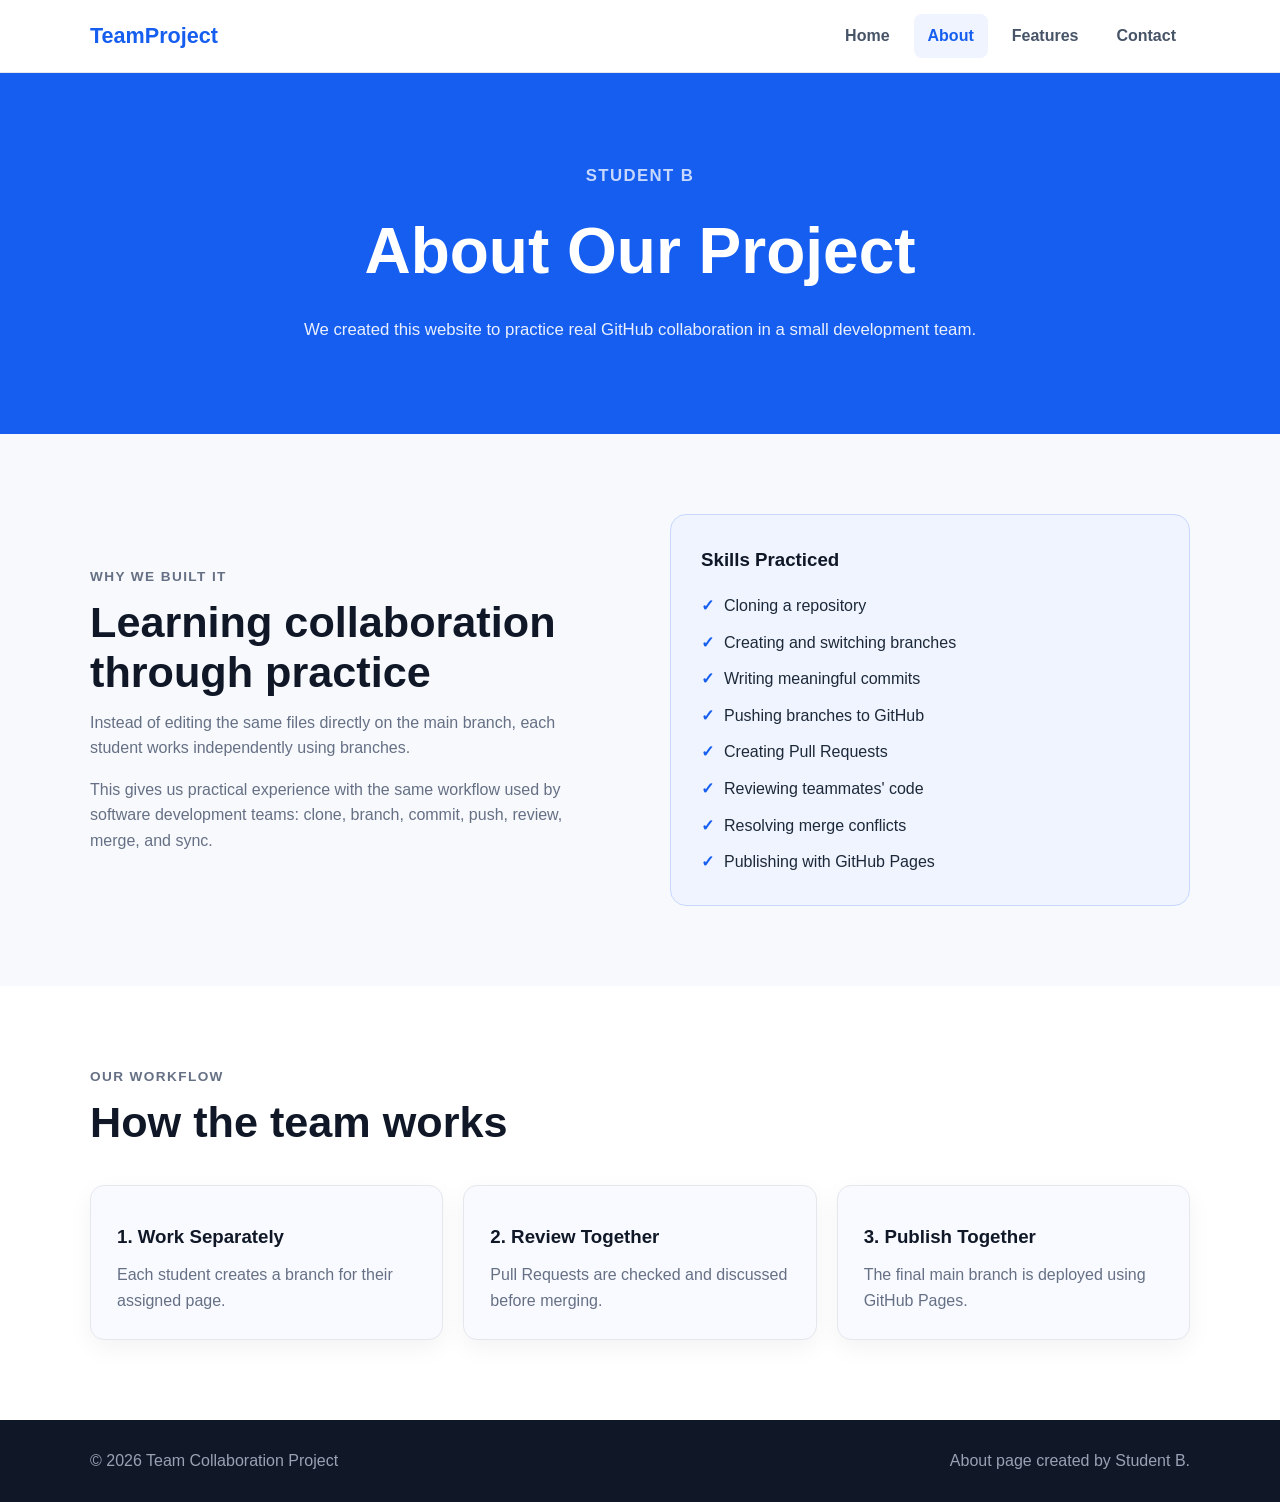
==== about.html @ 337f3252 "Add About page" ====
<!DOCTYPE html>
<html lang="en">
<head>
  <meta charset="UTF-8">
  <meta name="viewport" content="width=device-width, initial-scale=1.0">
  <title>Team Collaboration Project | About</title>
  <link rel="stylesheet" href="style.css">
</head>
<body>

  <header class="site-header">
    <div class="container nav-wrapper">
      <a class="logo" href="index.html">TeamProject</a>

      <nav>
        <ul class="nav-links">
          <li><a href="index.html">Home</a></li>
          <li><a class="active" href="about.html">About</a></li>
          <li><a href="features.html">Features</a></li>
          <li><a href="contact.html">Contact</a></li>
        </ul>
      </nav>
    </div>
  </header>

  <main>
    <section class="page-hero">
      <div class="container">
        <p class="eyebrow">Student B</p>
        <h1>About Our Project</h1>
        <p>
          We created this website to practice real GitHub collaboration in a
          small development team.
        </p>
      </div>
    </section>

    <section class="section">
      <div class="container split">
        <div>
          <p class="eyebrow">Why We Built It</p>
          <h2>Learning collaboration through practice</h2>
          <p>
            Instead of editing the same files directly on the main branch,
            each student works independently using branches.
          </p>
          <p>
            This gives us practical experience with the same workflow used by
            software development teams: clone, branch, commit, push, review,
            merge, and sync.
          </p>
        </div>

        <div class="info-box">
          <h3>Skills Practiced</h3>
          <ul class="check-list">
            <li>Cloning a repository</li>
            <li>Creating and switching branches</li>
            <li>Writing meaningful commits</li>
            <li>Pushing branches to GitHub</li>
            <li>Creating Pull Requests</li>
            <li>Reviewing teammates' code</li>
            <li>Resolving merge conflicts</li>
            <li>Publishing with GitHub Pages</li>
          </ul>
        </div>
      </div>
    </section>

    <section class="section section-alt">
      <div class="container">
        <div class="section-heading">
          <p class="eyebrow">Our Workflow</p>
          <h2>How the team works</h2>
        </div>

        <div class="card-grid three-columns">
          <article class="card">
            <h3>1. Work Separately</h3>
            <p>Each student creates a branch for their assigned page.</p>
          </article>

          <article class="card">
            <h3>2. Review Together</h3>
            <p>Pull Requests are checked and discussed before merging.</p>
          </article>

          <article class="card">
            <h3>3. Publish Together</h3>
            <p>The final main branch is deployed using GitHub Pages.</p>
          </article>
        </div>
      </div>
    </section>
  </main>

  <footer>
    <div class="container footer-content">
      <p>&copy; 2026 Team Collaboration Project</p>
      <p>About page created by Student B.</p>
    </div>
  </footer>

</body>
</html>
---- style.css ----
/* ==========================================
   GLOBAL
========================================== */

* {
  box-sizing: border-box;
  margin: 0;
  padding: 0;
}


html {
  scroll-behavior: smooth;
}


body {
  font-family: Arial, Helvetica, sans-serif;

  line-height: 1.6;

  background: #f7f9fc;

  color: #1d2939;
}


a {
  color: inherit;

  text-decoration: none;
}


ul {
  list-style: none;
}


.container {
  width: min(1100px, 90%);

  margin: 0 auto;
}



/* ==========================================
   HEADER
========================================== */

.site-header {
  background: #ffffff;

  border-bottom: 1px solid #e4e7ec;

  position: sticky;

  top: 0;

  z-index: 100;
}


.nav-wrapper {
  min-height: 72px;

  display: flex;

  align-items: center;

  justify-content: space-between;

  gap: 30px;
}


.logo {
  color: #155eef;

  font-size: 1.35rem;

  font-weight: 800;
}



/* ==========================================
   NAVIGATION
========================================== */

.nav-links {
  display: flex;

  gap: 10px;

  align-items: center;
}


.nav-links a {
  display: block;

  padding: 9px 14px;

  border-radius: 8px;

  color: #475467;

  font-weight: 600;
}


.nav-links a:hover,
.nav-links a.active {

  background: #eff4ff;

  color: #155eef;
}



/* ==========================================
   HOME HERO
========================================== */

.hero {
  min-height: 560px;

  display: grid;

  place-items: center;

  text-align: center;

  background:
    linear-gradient(
      rgba(21, 94, 239, 0.90),
      rgba(0, 64, 221, 0.92)
    );

  color: white;
}


.hero-content {
  max-width: 820px;
}


.hero h1 {

  max-width: 800px;

  margin: 0 auto 20px;

  font-size: clamp(
    2.5rem,
    6vw,
    4.5rem
  );

  line-height: 1.05;
}


.hero p {

  max-width: 720px;

  margin: 0 auto;

  color: #eaf0ff;

  font-size: 1.08rem;
}



/* ==========================================
   EYEBROW TEXT
========================================== */

.eyebrow {

  margin-bottom: 10px;

  color: #155eef;

  font-size: 0.85rem;

  font-weight: 800;

  letter-spacing: 1.4px;

  text-transform: uppercase;
}


.hero .eyebrow,
.page-hero .eyebrow {

  color: #c7d7fe;
}



/* ==========================================
   HERO BUTTONS
========================================== */

.hero-buttons {

  margin-top: 30px;

  display: flex;

  justify-content: center;

  flex-wrap: wrap;

  gap: 12px;
}



/* ==========================================
   BUTTONS
========================================== */

.btn {

  display: inline-block;

  padding: 12px 20px;

  border: 0;

  border-radius: 10px;

  font: inherit;

  font-weight: 700;

  cursor: pointer;
}


.btn-primary {

  background: #155eef;

  color: white;
}


.hero .btn-primary {

  background: white;

  color: #155eef;
}


.btn-primary:hover {

  opacity: 0.9;
}


.btn-secondary {

  border:
    1px solid
    rgba(255, 255, 255, 0.5);

  background:
    rgba(255, 255, 255, 0.12);

  color: white;
}



/* ==========================================
   SECTIONS
========================================== */

.section {

  padding: 80px 0;
}


.section-alt {

  background: #ffffff;
}


.section-heading {

  max-width: 680px;

  margin-bottom: 38px;
}


.section-heading h2,
.split h2,
.contact-layout h2,
.info-box h2 {

  margin-bottom: 12px;

  color: #101828;

  font-size:
    clamp(
      1.9rem,
      4vw,
      2.7rem
    );

  line-height: 1.15;
}


.section-heading p,
.split p,
.contact-layout p {

  color: #667085;
}



/* ==========================================
   PAGE HERO
========================================== */

.page-hero {

  padding: 90px 0;

  background: #155eef;

  color: white;
}


.page-hero .container {

  max-width: 850px;

  margin-left: auto;

  margin-right: auto;

  text-align: center;
}


.page-hero h1 {

  margin-bottom: 15px;

  font-size:
    clamp(
      2.4rem,
      5vw,
      4rem
    );
}


.page-hero p {

  color: #eaf0ff;

  font-size: 1.05rem;
}



/* ==========================================
   CARDS
========================================== */

.card-grid {

  display: grid;

  grid-template-columns:
    repeat(4, 1fr);

  gap: 20px;
}


.three-columns {

  grid-template-columns:
    repeat(3, 1fr);
}


.card {

  padding: 26px;

  background: white;

  border:
    1px solid #e4e7ec;

  border-radius: 14px;

  box-shadow:
    0 8px 25px
    rgba(16, 24, 40, 0.05);
}


.section-alt .card {

  background: #f8faff;
}


.card h3 {

  margin: 10px 0;

  color: #101828;
}


.card p {

  color: #667085;
}


.card-number {

  color: #155eef;

  font-size: 0.85rem;

  font-weight: 800;
}


.feature-icon {

  font-size: 1.8rem;
}



/* ==========================================
   SPLIT / TWO COLUMN SECTION
========================================== */

.split,
.contact-layout {

  display: grid;

  grid-template-columns:
    1fr 1fr;

  gap: 60px;

  align-items: center;
}


.split p + p {

  margin-top: 16px;
}



/* ==========================================
   INFORMATION BOX
========================================== */

.info-box {

  padding: 30px;

  background: #eff4ff;

  border:
    1px solid #c7d7fe;

  border-radius: 16px;
}


.info-box h3 {

  margin-bottom: 18px;

  color: #101828;
}



/* ==========================================
   CHECK LIST
========================================== */

.check-list {

  display: grid;

  gap: 11px;
}


.check-list li::before {

  content: "✓";

  margin-right: 10px;

  color: #155eef;

  font-weight: bold;
}



/* ==========================================
   TEAM ROLE LIST
========================================== */

.role-list {

  display: grid;

  gap: 12px;
}


.role-item {

  padding: 18px 20px;

  display: flex;

  justify-content: space-between;

  gap: 20px;

  background: #f8faff;

  border:
    1px solid #e4e7ec;

  border-radius: 10px;
}


.role-item span {

  color: #667085;
}



/* ==========================================
   CONTACT PAGE
========================================== */

.contact-layout {

  align-items: start;
}


.contact-details {

  margin-top: 28px;

  display: grid;

  gap: 15px;
}


.contact-details div {

  padding: 16px;

  background: white;

  border:
    1px solid #e4e7ec;

  border-radius: 10px;
}


.contact-details strong,
.contact-details span {

  display: block;
}


.contact-details span {

  margin-top: 4px;

  color: #667085;
}



/* ==========================================
   CONTACT FORM
========================================== */

.contact-form {

  padding: 30px;

  background: white;

  border:
    1px solid #e4e7ec;

  border-radius: 16px;

  box-shadow:
    0 10px 28px
    rgba(16, 24, 40, 0.06);
}


.form-group {

  margin-bottom: 18px;
}


.form-group label {

  display: block;

  margin-bottom: 7px;

  font-weight: 700;
}


.form-group input,
.form-group textarea {

  width: 100%;

  padding: 12px 14px;

  border:
    1px solid #d0d5dd;

  border-radius: 9px;

  background: #ffffff;

  color: #101828;

  font: inherit;
}


.form-group input:focus,
.form-group textarea:focus {

  outline:
    2px solid #b2ccff;

  border-color: #155eef;
}



/* ==========================================
   FOOTER
========================================== */

footer {

  padding: 28px 0;

  background: #101828;

  color: #98a2b3;
}


.footer-content {

  display: flex;

  justify-content: space-between;

  gap: 20px;
}



/* ==========================================
   TABLET RESPONSIVE
========================================== */

@media (max-width: 850px) {

  .card-grid,
  .three-columns {

    grid-template-columns:
      repeat(2, 1fr);

  }


  .split,
  .contact-layout {

    grid-template-columns: 1fr;

    gap: 35px;

  }

}



/* ==========================================
   MOBILE RESPONSIVE
========================================== */

@media (max-width: 620px) {

  .nav-wrapper {

    padding: 15px 0;

    flex-direction: column;

  }


  .nav-links {

    flex-wrap: wrap;

    justify-content: center;

  }


  .card-grid,
  .three-columns {

    grid-template-columns: 1fr;

  }


  .footer-content,
  .role-item {

    flex-direction: column;

  }


  .hero {

    min-height: 500px;

  }

}
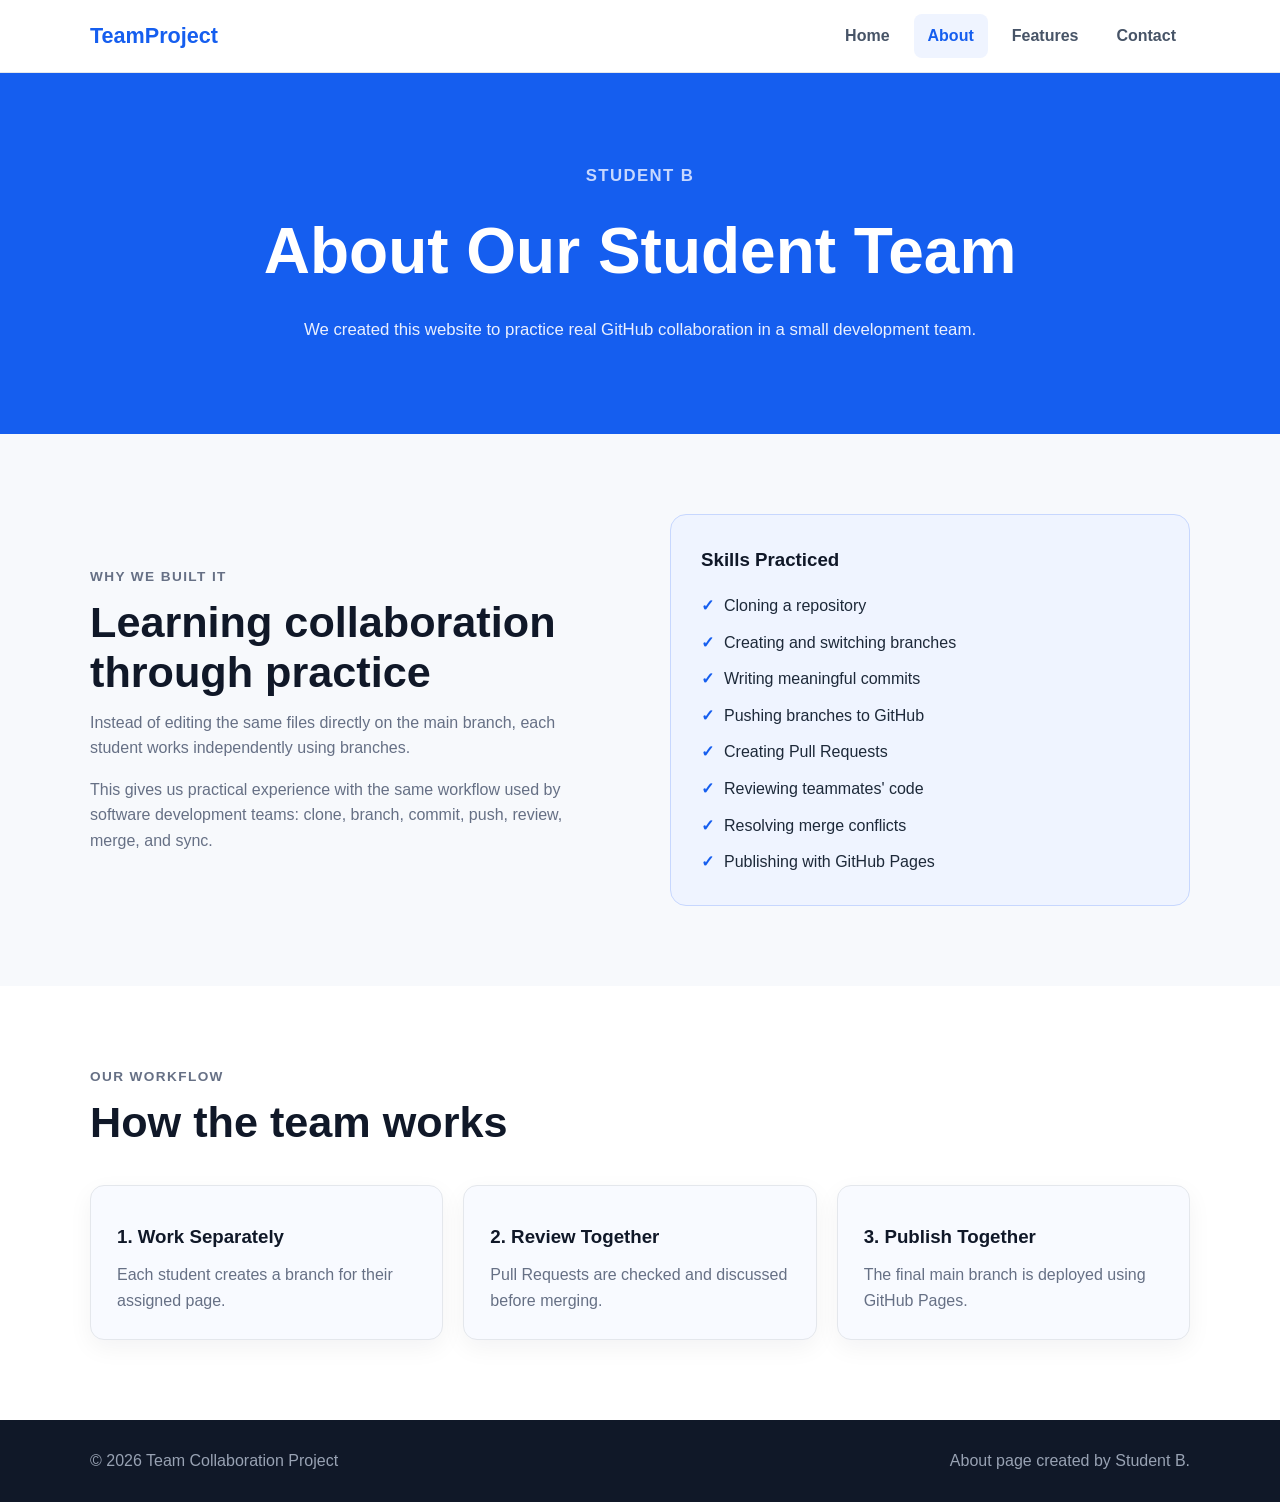
==== commit 6368763f: "Change About heading for conflict practice" ====
--- a/about.html
+++ b/about.html
@@ -27,7 +27,7 @@
     <section class="page-hero">
       <div class="container">
         <p class="eyebrow">Student B</p>
-        <h1>About Our Project</h1>
+        <h1>About Our Student Team</h1>
         <p>
           We created this website to practice real GitHub collaboration in a
           small development team.
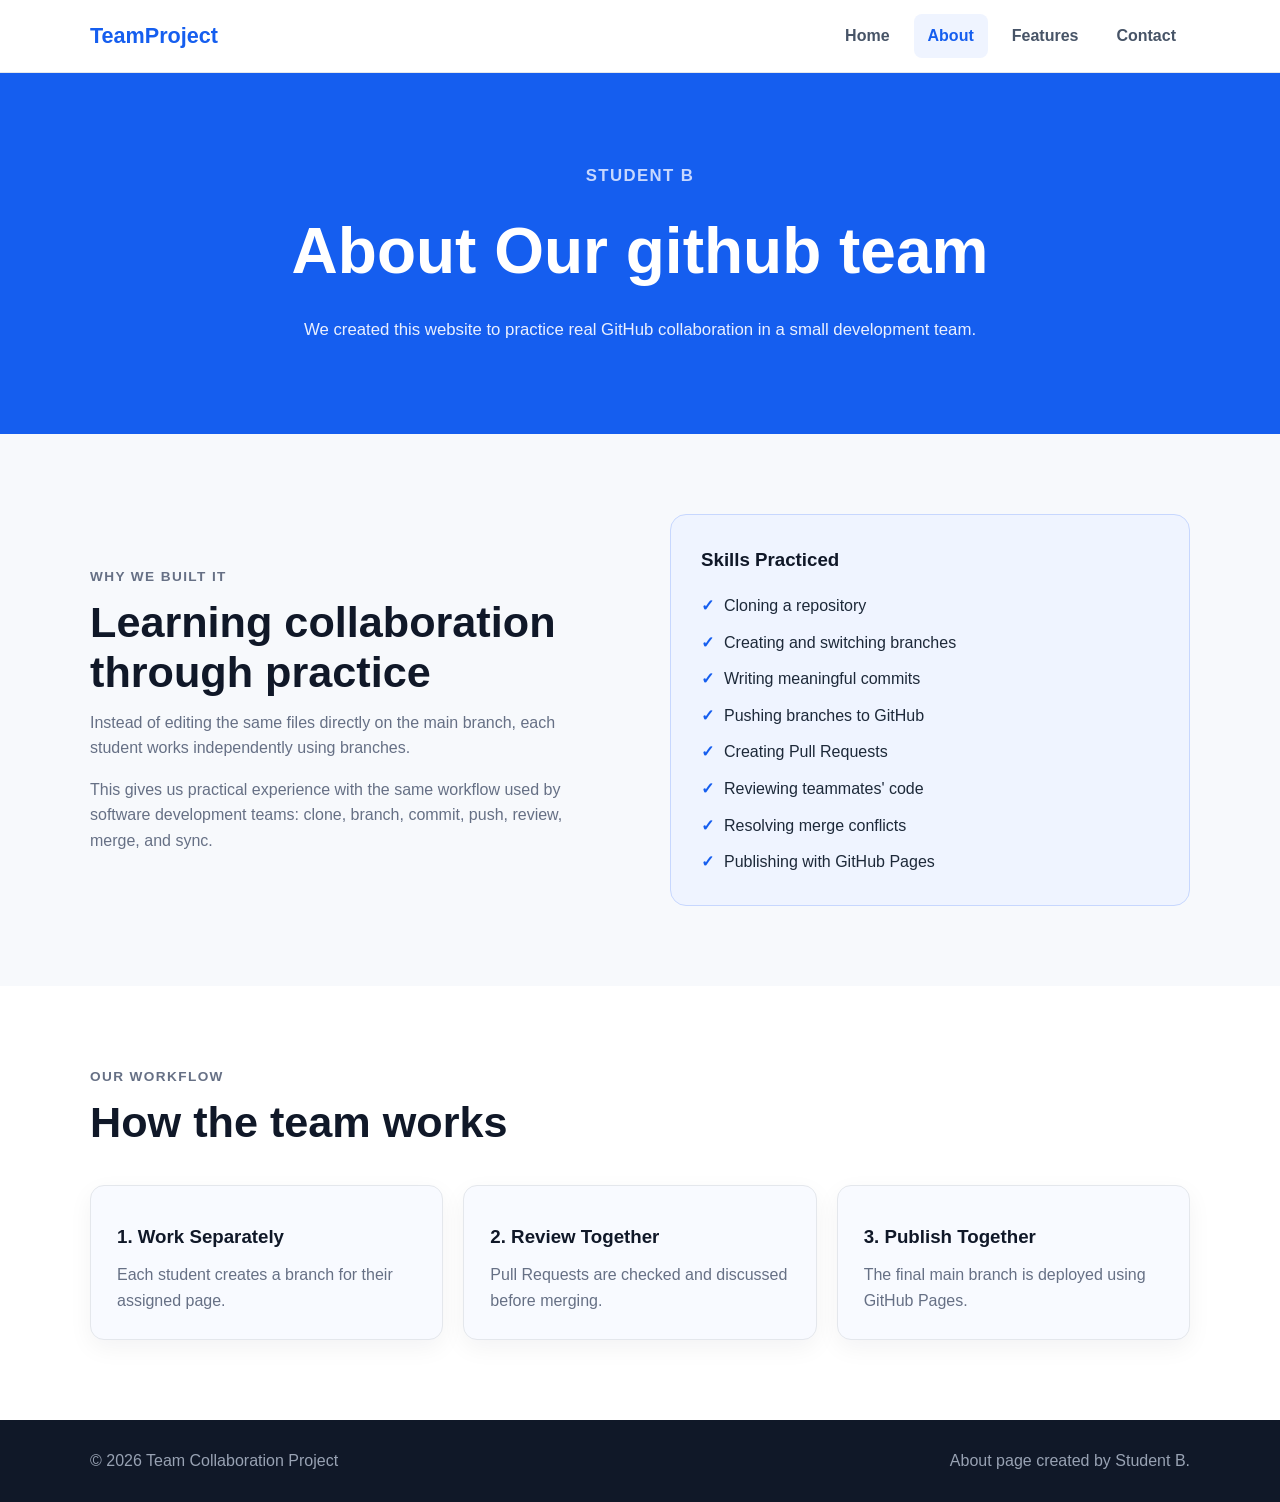
==== commit 92d072d6: "Update About heading" ====
--- a/about.html
+++ b/about.html
@@ -27,7 +27,7 @@
     <section class="page-hero">
       <div class="container">
         <p class="eyebrow">Student B</p>
-        <h1>About Our Student Team</h1>
+        <h1>About Our github team</h1>
         <p>
           We created this website to practice real GitHub collaboration in a
           small development team.
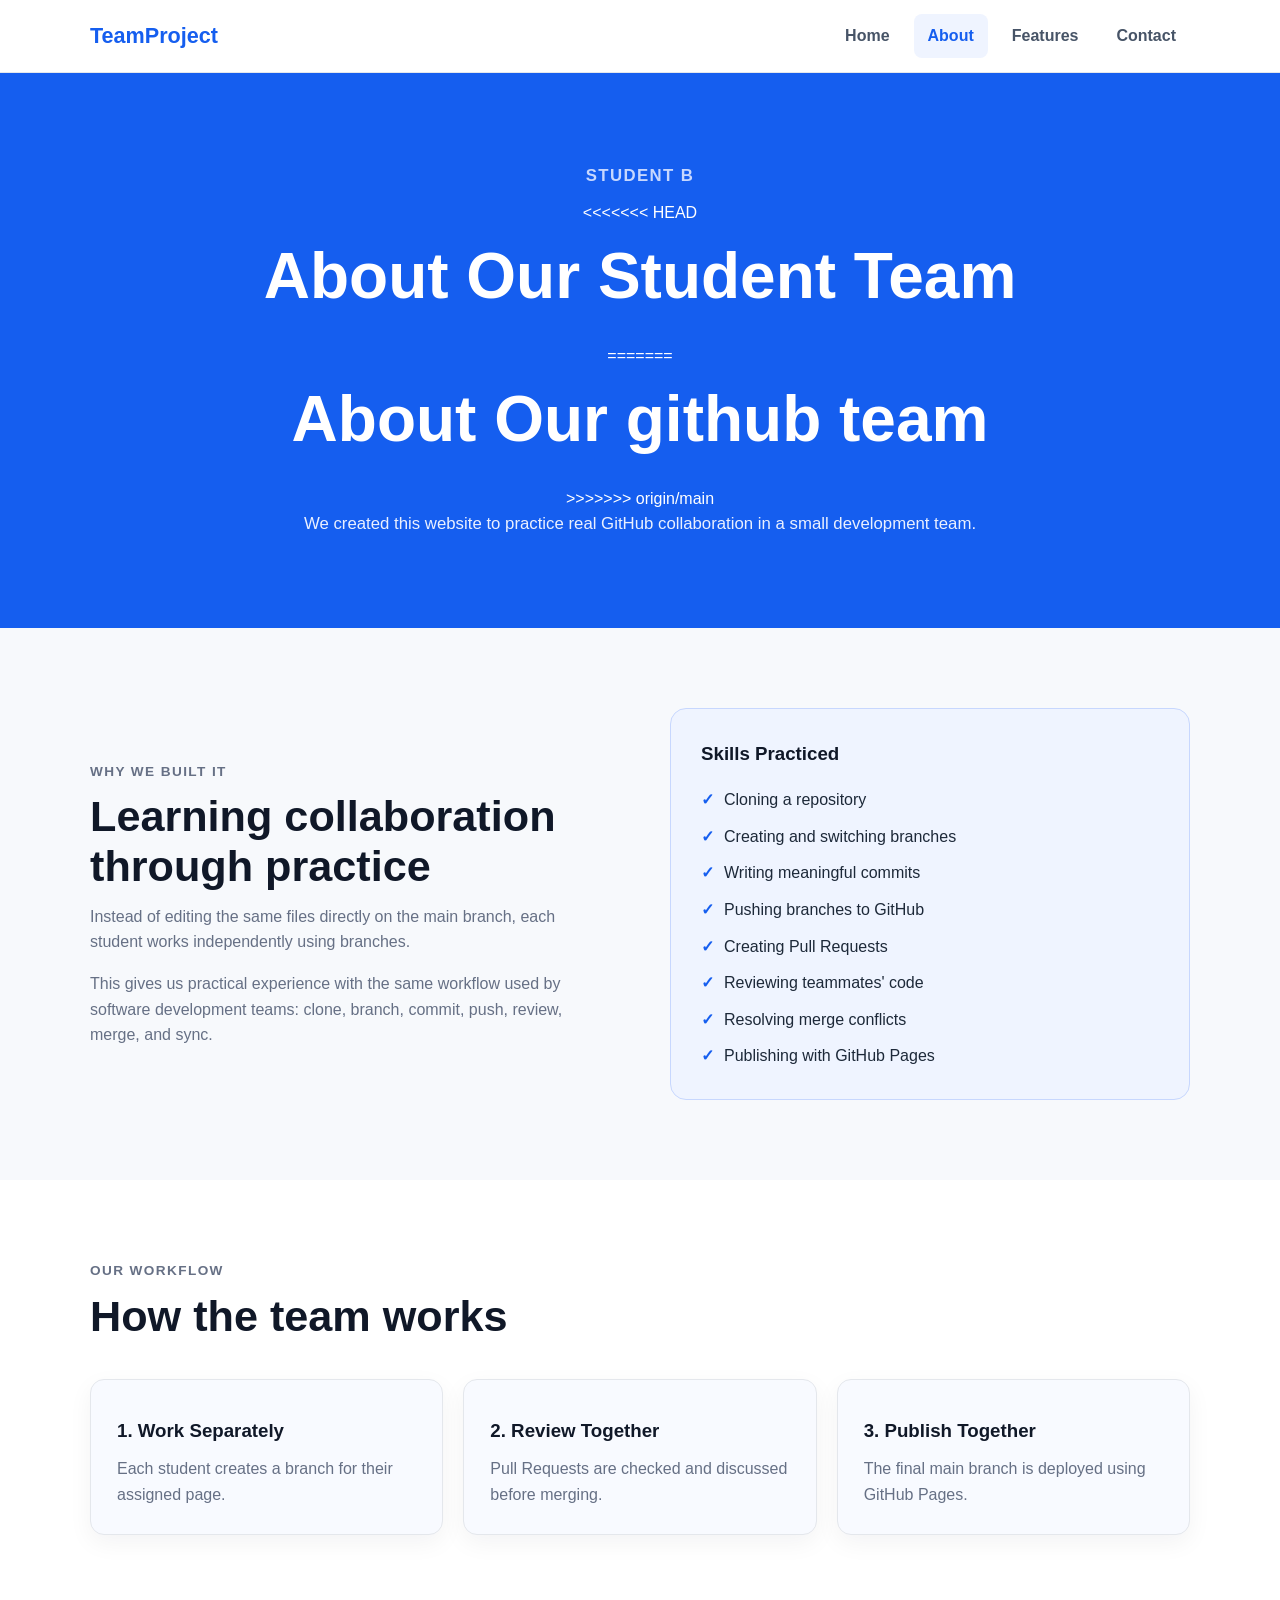
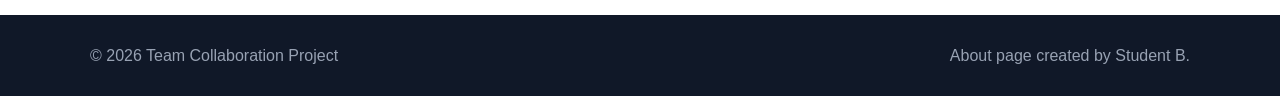
==== commit d87e4a48: "Resolve merge conflict" ====
--- a/about.html
+++ b/about.html
@@ -27,7 +27,11 @@
     <section class="page-hero">
       <div class="container">
         <p class="eyebrow">Student B</p>
+<<<<<<< HEAD
+        <h1>About Our Student Team</h1>
+=======
         <h1>About Our github team</h1>
+>>>>>>> origin/main
         <p>
           We created this website to practice real GitHub collaboration in a
           small development team.
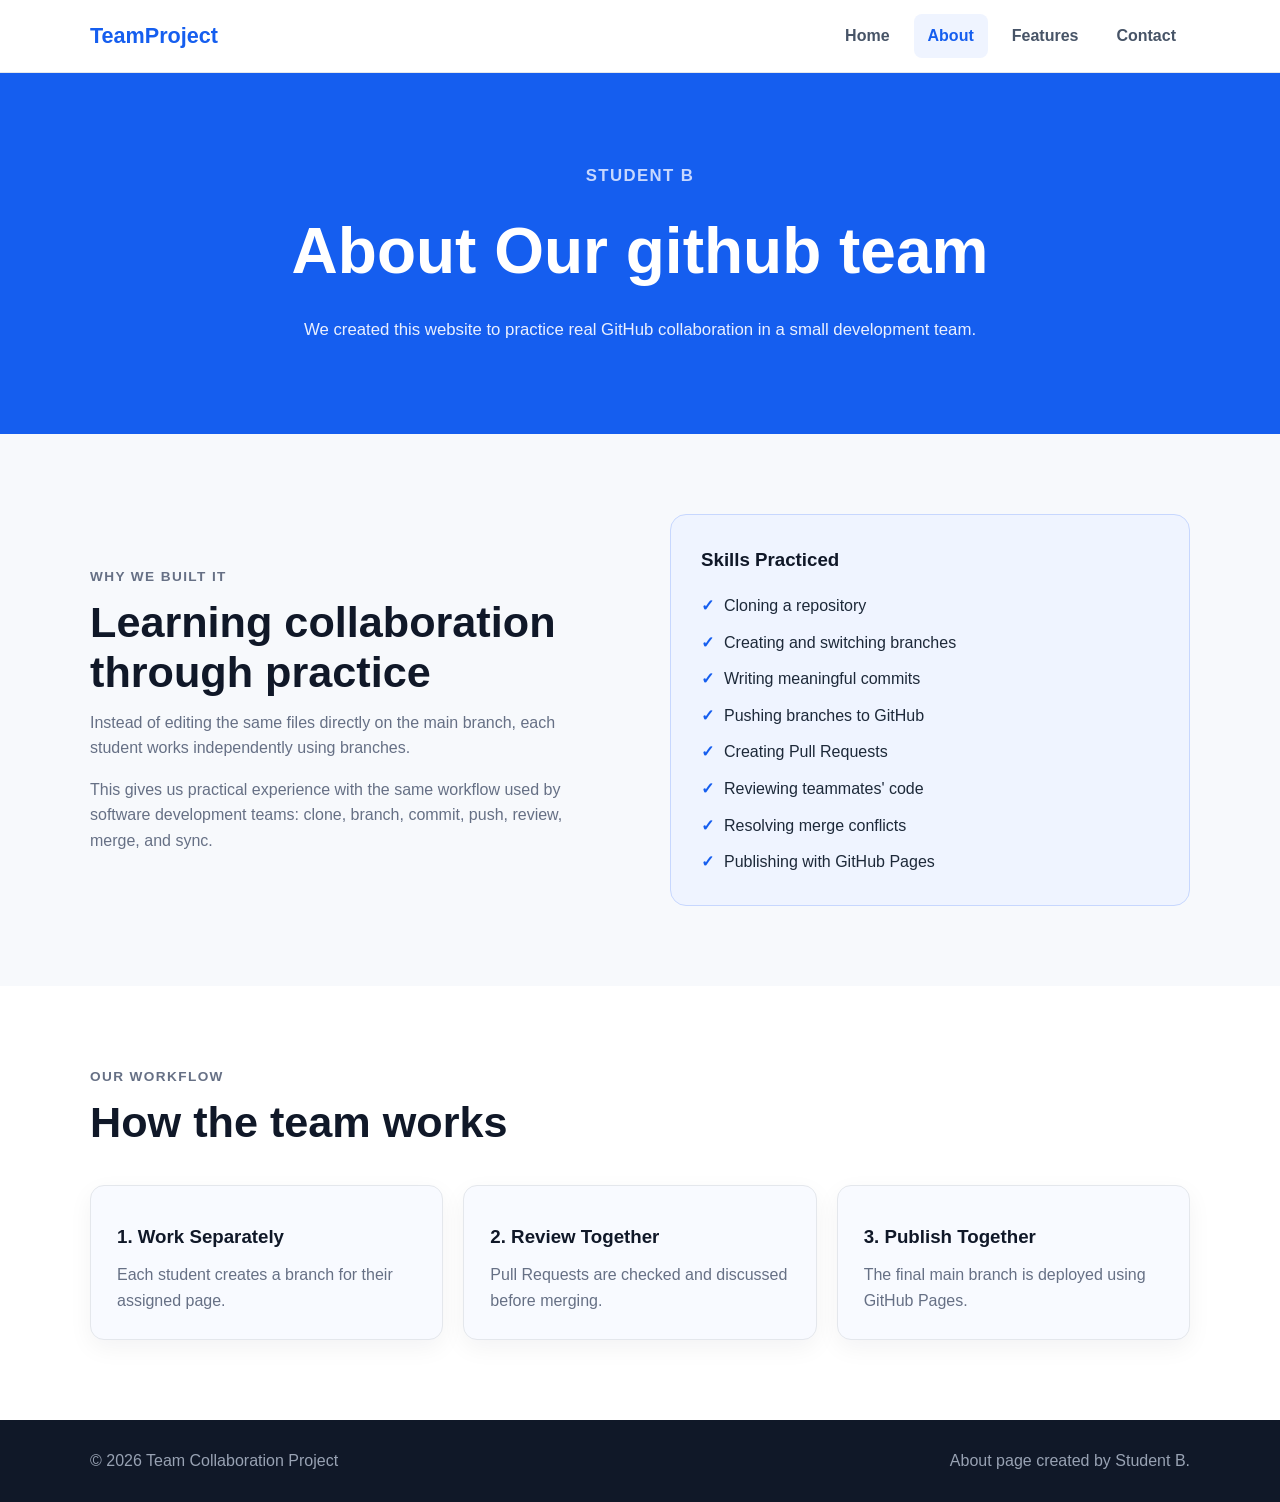
==== commit bf677f2c: "Clean conflict markers from About page" ====
--- a/about.html
+++ b/about.html
@@ -27,11 +27,7 @@
     <section class="page-hero">
       <div class="container">
         <p class="eyebrow">Student B</p>
-<<<<<<< HEAD
-        <h1>About Our Student Team</h1>
-=======
-        <h1>About Our github team</h1>
->>>>>>> origin/main
+<h1>About Our github team</h1>
         <p>
           We created this website to practice real GitHub collaboration in a
           small development team.
